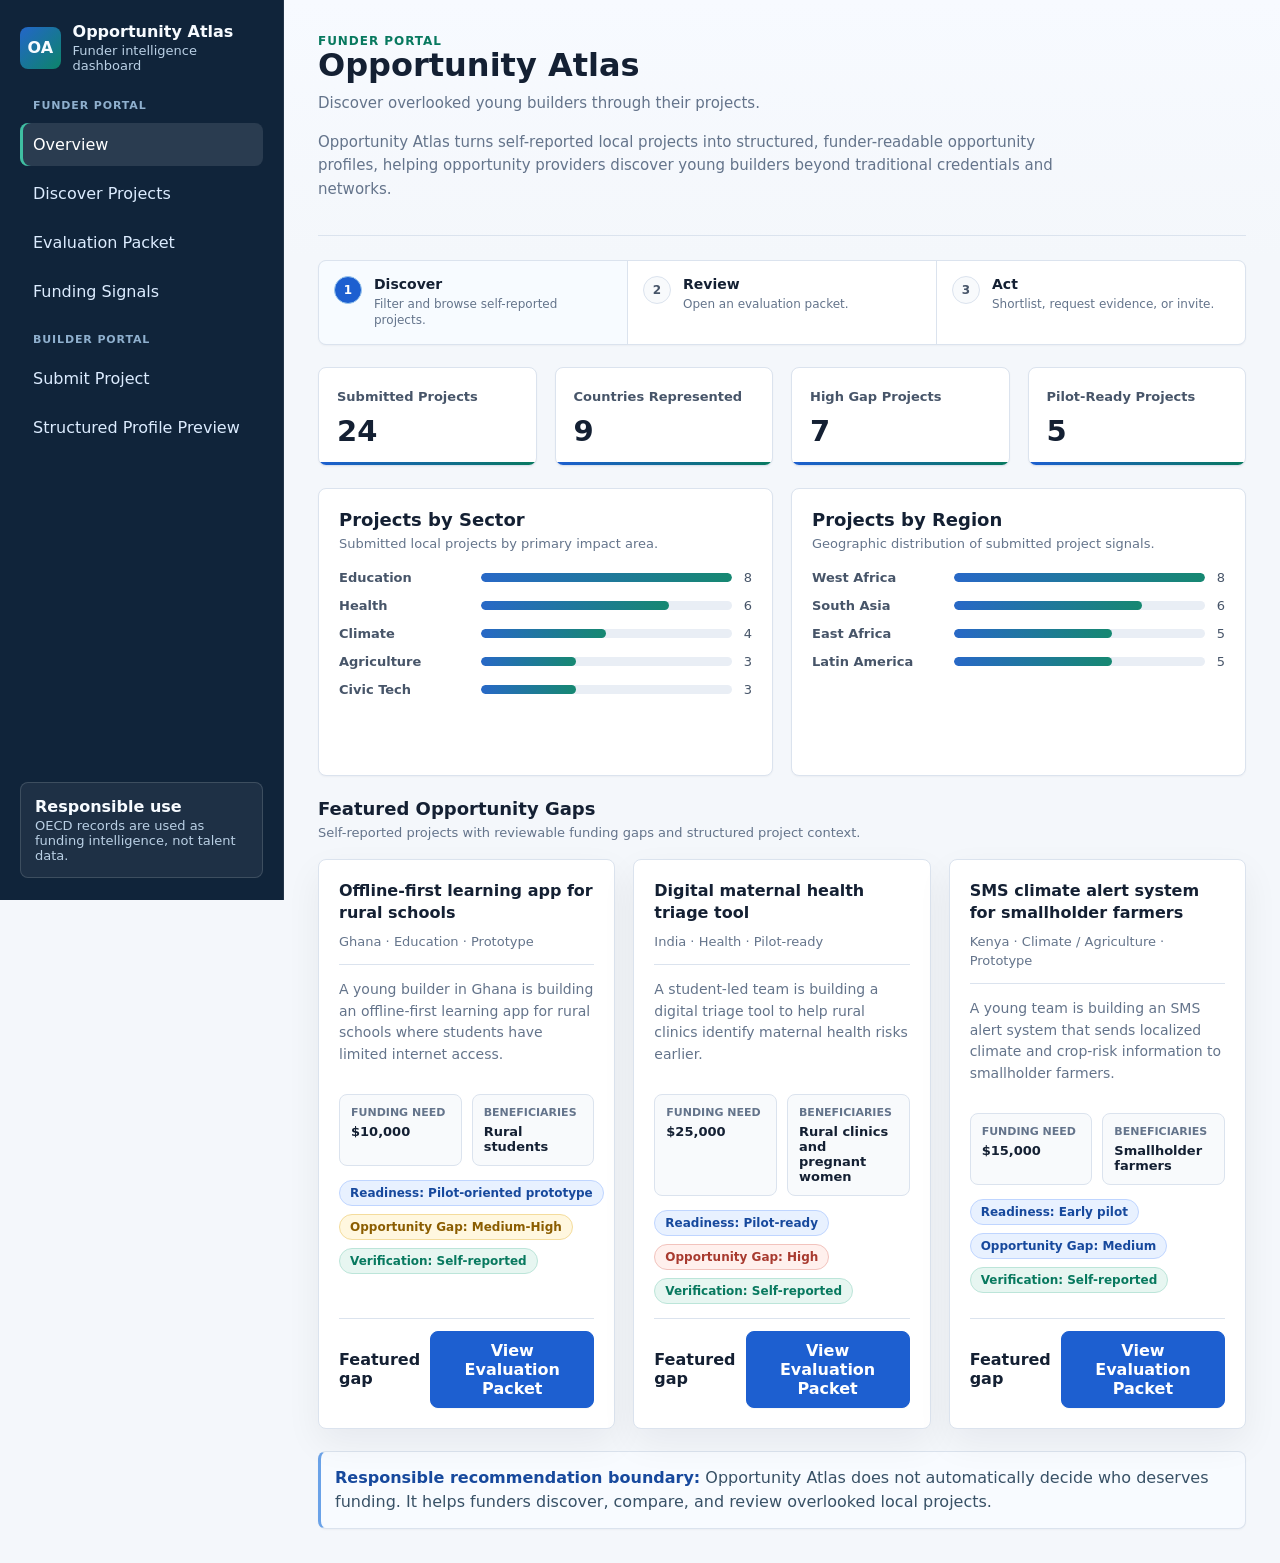
==== index.html @ 59f70bfb "Restructure Opportunity Atlas portals" ====
<!doctype html>
<html lang="en">
  <head>
    <meta charset="UTF-8" />
    <meta name="viewport" content="width=device-width, initial-scale=1.0" />
    <title>Opportunity Atlas</title>
    <link rel="stylesheet" href="./styles.css" />
  </head>
  <body>
    <aside class="sidebar">
      <div class="brand">
        <div class="brand-mark">OA</div>
        <div>
          <strong>Opportunity Atlas</strong>
          <span>Funder intelligence dashboard</span>
        </div>
      </div>
      <nav aria-label="Primary">
        <div class="nav-group">
          <span>Funder Portal</span>
          <button class="nav-link active" data-page="overview">Overview</button>
          <button class="nav-link" data-page="discovery">Discover Projects</button>
          <button class="nav-link" data-page="detail">Evaluation Packet</button>
          <button class="nav-link" data-page="signals">Funding Signals</button>
        </div>
        <div class="nav-group">
          <span>Builder Portal</span>
          <button class="nav-link" data-page="submit">Submit Project</button>
          <button class="nav-link" data-page="builder-preview">Structured Profile Preview</button>
        </div>
      </nav>
      <div class="sidebar-note">
        <strong>Responsible use</strong>
        <p>OECD records are used as funding intelligence, not talent data.</p>
      </div>
    </aside>

    <main class="app-shell">
      <section id="overview" class="page active" aria-labelledby="overview-title"></section>
      <section id="discovery" class="page" aria-labelledby="discovery-title"></section>
      <section id="detail" class="page" aria-labelledby="detail-title"></section>
      <section id="signals" class="page" aria-labelledby="signals-title"></section>
      <section id="submit" class="page" aria-labelledby="submit-title"></section>
      <section id="builder-preview" class="page" aria-labelledby="builder-preview-title"></section>
    </main>

    <script src="./data/oecd-data.js"></script>
    <script src="./app.js"></script>
  </body>
</html>
---- styles.css ----
:root {
  color-scheme: light;
  --bg: #f4f7fb;
  --panel: #ffffff;
  --panel-soft: #f8fafc;
  --ink: #142033;
  --muted: #64748b;
  --muted-strong: #475569;
  --line: #dbe3ee;
  --line-strong: #cbd5e1;
  --blue: #1d5fd0;
  --blue-dark: #17499d;
  --green: #08795f;
  --green-soft: #e7f6f1;
  --blue-soft: #e8f1ff;
  --amber-soft: #fff7df;
  --amber: #8b5d00;
  --red-soft: #fff0ed;
  --red: #a83a2f;
  --shadow: 0 14px 36px rgba(15, 23, 42, 0.06);
  --shadow-soft: 0 1px 2px rgba(15, 23, 42, 0.04);
  --radius: 8px;
  font-family:
    Inter, ui-sans-serif, system-ui, -apple-system, BlinkMacSystemFont, "Segoe UI",
    sans-serif;
}

* {
  box-sizing: border-box;
}

body {
  margin: 0;
  min-height: 100vh;
  color: var(--ink);
  background:
    linear-gradient(180deg, #f7faff 0, #f4f7fb 260px),
    var(--bg);
}

button,
input,
select,
textarea {
  font: inherit;
}

.sidebar {
  position: fixed;
  inset: 0 auto 0 0;
  width: 284px;
  display: flex;
  flex-direction: column;
  gap: 26px;
  padding: 22px 20px;
  background: #10243a;
  color: #f7fbff;
  border-right: 1px solid rgba(255, 255, 255, 0.08);
}

.brand {
  display: flex;
  gap: 12px;
  align-items: center;
  min-height: 44px;
}

.brand-mark {
  width: 42px;
  height: 42px;
  display: grid;
  place-items: center;
  border-radius: 8px;
  background: linear-gradient(135deg, #2366c9, #0d846a);
  font-weight: 800;
}

.brand span,
.sidebar-note p {
  display: block;
  margin: 2px 0 0;
  color: #bad0e5;
  font-size: 13px;
}

nav {
  display: grid;
  gap: 20px;
}

.nav-group {
  display: grid;
  gap: 6px;
}

.nav-group > span {
  padding: 0 13px 5px;
  color: #8fb0ce;
  font-size: 11px;
  font-weight: 900;
  letter-spacing: 0.08em;
  text-transform: uppercase;
}

.nav-link {
  width: 100%;
  border: 0;
  border-radius: 8px;
  padding: 12px 13px;
  color: #dcecff;
  background: transparent;
  text-align: left;
  cursor: pointer;
}

.nav-link:hover,
.nav-link.active {
  color: #ffffff;
  background: rgba(255, 255, 255, 0.11);
  box-shadow: inset 3px 0 0 #3fbfa2;
}

.sidebar-note {
  margin-top: auto;
  padding: 14px;
  border: 1px solid rgba(255, 255, 255, 0.14);
  border-radius: 8px;
  background: rgba(255, 255, 255, 0.06);
}

.app-shell {
  margin-left: 284px;
  padding: 34px;
}

.page {
  display: none;
  max-width: 1320px;
  margin: 0 auto;
}

.page.active {
  display: block;
}

.page-header {
  display: flex;
  justify-content: space-between;
  gap: 24px;
  align-items: flex-start;
  margin-bottom: 24px;
  padding-bottom: 18px;
  border-bottom: 1px solid var(--line);
}

.eyebrow {
  color: var(--green);
  font-size: 12px;
  font-weight: 800;
  letter-spacing: 0.08em;
  text-transform: uppercase;
}

h1,
h2,
h3,
p {
  margin-top: 0;
}

h1 {
  margin-bottom: 8px;
  font-size: 32px;
  line-height: 1.12;
  letter-spacing: 0;
}

h2 {
  margin-bottom: 4px;
  font-size: 18px;
  letter-spacing: 0;
}

h3 {
  margin-bottom: 10px;
  font-size: 16px;
}

.lead {
  max-width: 780px;
  color: var(--muted);
  font-size: 15px;
  line-height: 1.58;
}

.section {
  margin-top: 22px;
}

.grid {
  display: grid;
  gap: 18px;
}

.grid.four {
  grid-template-columns: repeat(4, minmax(0, 1fr));
}

.grid.three {
  grid-template-columns: repeat(3, minmax(0, 1fr));
}

.grid.two {
  grid-template-columns: repeat(2, minmax(0, 1fr));
}

.card,
.kpi,
.filter-panel,
.note-panel {
  border: 1px solid var(--line);
  border-radius: var(--radius);
  background: var(--panel);
  box-shadow: var(--shadow-soft);
}

.card {
  padding: 20px;
}

.card:hover,
.kpi:hover {
  border-color: var(--line-strong);
}

.kpi {
  position: relative;
  overflow: hidden;
  padding: 18px 18px 17px;
}

.kpi span {
  color: var(--muted-strong);
  font-size: 13px;
  font-weight: 800;
}

.kpi strong {
  display: block;
  margin-top: 9px;
  font-size: 29px;
  letter-spacing: 0;
}

.kpi::after {
  content: "";
  position: absolute;
  inset: auto 0 0;
  height: 3px;
  background: linear-gradient(90deg, var(--blue), var(--green));
}

.chart-card {
  min-height: 288px;
}

.workflow {
  display: grid;
  grid-template-columns: repeat(3, minmax(0, 1fr));
  gap: 1px;
  overflow: hidden;
  margin-bottom: 22px;
  border: 1px solid var(--line);
  border-radius: 8px;
  background: var(--line);
  box-shadow: var(--shadow-soft);
}

.workflow article {
  display: flex;
  gap: 12px;
  align-items: flex-start;
  padding: 15px;
  background: #ffffff;
}

.workflow article.active {
  background: #f7fbff;
}

.workflow span {
  width: 28px;
  height: 28px;
  display: grid;
  flex: 0 0 auto;
  place-items: center;
  border: 1px solid var(--line);
  border-radius: 999px;
  color: var(--muted-strong);
  background: #f8fafc;
  font-size: 12px;
  font-weight: 900;
}

.workflow article.active span {
  border-color: #9bc7ee;
  color: #ffffff;
  background: var(--blue);
}

.workflow strong {
  display: block;
  font-size: 14px;
}

.workflow p {
  margin: 4px 0 0;
  color: var(--muted);
  font-size: 12px;
  line-height: 1.4;
}

.section-header {
  display: flex;
  justify-content: space-between;
  gap: 16px;
  align-items: flex-start;
  margin-bottom: 16px;
}

.section-header p {
  margin: 5px 0 0;
  color: var(--muted);
  font-size: 13px;
  line-height: 1.45;
}

.bar-list {
  display: grid;
  gap: 13px;
}

.bar-row {
  display: grid;
  grid-template-columns: minmax(130px, 1fr) 3fr auto;
  gap: 12px;
  align-items: center;
  color: var(--muted-strong);
  font-size: 13px;
}

.bar-track {
  height: 9px;
  overflow: hidden;
  border-radius: 999px;
  background: #e9eef5;
}

.bar-fill {
  height: 100%;
  width: var(--value);
  border-radius: inherit;
  background: linear-gradient(90deg, #2868c7, #168871);
}

.badge-row {
  display: flex;
  flex-wrap: wrap;
  gap: 8px;
  align-items: center;
}

.badge {
  display: inline-flex;
  align-items: center;
  min-height: 26px;
  border-radius: 999px;
  padding: 4px 10px;
  border: 1px solid transparent;
  color: #264052;
  background: #eef3f8;
  font-size: 12px;
  font-weight: 800;
  white-space: nowrap;
}

.badge.green {
  color: var(--green);
  background: var(--green-soft);
  border-color: #bce5d9;
}

.badge.blue {
  color: var(--blue-dark);
  background: var(--blue-soft);
  border-color: #bfd5ff;
}

.badge.amber {
  color: var(--amber);
  background: var(--amber-soft);
  border-color: #f4dc9c;
}

.badge.red {
  color: var(--red);
  background: var(--red-soft);
  border-color: #f2c3bd;
}

.project-card {
  display: flex;
  min-height: 356px;
  flex-direction: column;
  gap: 14px;
  box-shadow: var(--shadow);
}

.project-card-head {
  padding-bottom: 12px;
  border-bottom: 1px solid var(--line);
}

.project-card h3 {
  line-height: 1.35;
}

.project-card p {
  color: var(--muted);
  font-size: 14px;
  line-height: 1.55;
}

.meta {
  color: var(--muted);
  font-size: 13px;
  line-height: 1.45;
}

.project-facts {
  display: grid;
  grid-template-columns: repeat(2, minmax(0, 1fr));
  gap: 10px;
  margin: 0;
}

.project-facts div {
  padding: 11px;
  border: 1px solid var(--line);
  border-radius: 8px;
  background: var(--panel-soft);
}

.project-facts dt {
  color: var(--muted);
  font-size: 11px;
  font-weight: 800;
  text-transform: uppercase;
}

.project-facts dd {
  margin: 5px 0 0;
  color: var(--ink);
  font-size: 13px;
  font-weight: 800;
}

.card-footer {
  display: flex;
  gap: 10px;
  align-items: center;
  justify-content: space-between;
  margin-top: auto;
  padding-top: 12px;
  border-top: 1px solid var(--line);
}

.money {
  color: var(--ink);
  font-weight: 800;
}

.btn {
  border: 1px solid var(--line);
  border-radius: 8px;
  min-height: 39px;
  padding: 9px 13px;
  color: var(--ink);
  background: #ffffff;
  font-weight: 800;
  cursor: pointer;
  box-shadow: 0 1px 1px rgba(15, 23, 42, 0.03);
}

.btn:hover {
  border-color: #b5c6d9;
  background: #f8fbff;
}

.btn.primary {
  border-color: var(--blue);
  color: #ffffff;
  background: var(--blue);
}

.btn.primary:hover {
  background: var(--blue-dark);
}

.filter-panel {
  display: grid;
  grid-template-columns: repeat(6, minmax(130px, 1fr));
  gap: 12px;
  padding: 16px;
  box-shadow: var(--shadow);
}

label {
  display: grid;
  gap: 6px;
  color: var(--muted);
  font-size: 12px;
  font-weight: 800;
}

select,
input,
textarea {
  width: 100%;
  border: 1px solid var(--line);
  border-radius: 8px;
  padding: 10px 11px;
  color: var(--ink);
  background: #ffffff;
  font-weight: 650;
}

select:focus,
input:focus,
textarea:focus {
  outline: 3px solid rgba(29, 95, 208, 0.13);
  border-color: #8fb4ef;
}

textarea {
  min-height: 112px;
  resize: vertical;
}

.detail-layout {
  display: grid;
  grid-template-columns: 1.05fr 0.95fr;
  gap: 18px;
}

.packet-strip {
  display: grid;
  grid-template-columns: repeat(4, minmax(0, 1fr));
  gap: 1px;
  overflow: hidden;
  border: 1px solid var(--line);
  border-radius: 8px;
  background: var(--line);
  box-shadow: var(--shadow);
}

.packet-strip article {
  padding: 16px;
  background: #ffffff;
}

.packet-strip span {
  display: block;
  color: var(--muted);
  font-size: 12px;
  font-weight: 800;
  text-transform: uppercase;
}

.packet-strip strong {
  display: block;
  margin-top: 7px;
  font-size: 15px;
}

.act-panel {
  display: grid;
  grid-template-columns: minmax(0, 1fr) auto;
  gap: 22px;
  align-items: start;
  padding: 20px;
  border: 1px solid var(--line);
  border-radius: 8px;
  background: #ffffff;
  box-shadow: var(--shadow);
}

.act-actions {
  display: flex;
  flex-wrap: wrap;
  gap: 10px;
  justify-content: flex-end;
}

.profile-grid {
  display: grid;
  grid-template-columns: repeat(2, minmax(0, 1fr));
  gap: 12px;
}

.field {
  padding: 12px;
  border: 1px solid #edf2f7;
  border-radius: 8px;
  background: var(--panel-soft);
}

.field span {
  display: block;
  color: var(--muted);
  font-size: 12px;
  font-weight: 800;
}

.field strong {
  display: block;
  margin-top: 5px;
}

.split-list {
  display: grid;
  grid-template-columns: repeat(2, minmax(0, 1fr));
  gap: 14px;
}

ul,
ol {
  margin: 0;
  padding-left: 20px;
  color: var(--muted-strong);
  line-height: 1.65;
}

.table-wrap {
  overflow-x: auto;
  border: 1px solid var(--line);
  border-radius: 8px;
  box-shadow: inset 0 1px 0 rgba(255, 255, 255, 0.7);
}

table {
  width: 100%;
  border-collapse: collapse;
  min-width: 760px;
  background: #ffffff;
}

th,
td {
  padding: 13px 14px;
  border-bottom: 1px solid var(--line);
  text-align: left;
  vertical-align: top;
}

th {
  color: #41546a;
  background: #f4f7fb;
  font-size: 12px;
  letter-spacing: 0.03em;
  text-transform: uppercase;
}

td {
  color: #273449;
  font-size: 13px;
  line-height: 1.45;
}

tbody tr:hover td {
  background: #fbfdff;
}

tr:last-child td {
  border-bottom: 0;
}

.note-panel {
  padding: 14px;
  color: #385166;
  background: #f8fbff;
  border-left: 3px solid #6aa2e8;
  line-height: 1.5;
}

.note-panel strong {
  color: var(--blue-dark);
}

.form-grid {
  display: grid;
  grid-template-columns: repeat(2, minmax(0, 1fr));
  gap: 14px;
}

.builder-shell {
  max-width: 880px;
}

.builder-shell .card {
  box-shadow: var(--shadow);
}

.form-grid .wide {
  grid-column: 1 / -1;
}

.preview {
  display: none;
}

.preview.active {
  display: block;
}

.empty {
  padding: 28px;
  border: 1px dashed #b9c8d8;
  border-radius: 8px;
  color: var(--muted);
  background: #fbfdff;
  text-align: center;
}

@media (max-width: 1080px) {
  .sidebar {
    position: static;
    width: auto;
  }

  .app-shell {
    margin-left: 0;
    padding: 22px;
  }

  nav {
    grid-template-columns: repeat(2, minmax(0, 1fr));
    align-items: start;
  }

  .grid.four,
  .grid.three,
  .detail-layout,
  .filter-panel,
  .packet-strip,
  .workflow,
  .act-panel {
    grid-template-columns: repeat(2, minmax(0, 1fr));
  }
}

@media (max-width: 720px) {
  .page-header {
    display: block;
  }

  nav,
  .grid.four,
  .grid.three,
  .grid.two,
  .detail-layout,
  .filter-panel,
  .packet-strip,
  .workflow,
  .act-panel,
  .profile-grid,
  .split-list,
  .form-grid,
  .project-facts {
    grid-template-columns: 1fr;
  }

  .act-actions {
    justify-content: flex-start;
  }

  h1 {
    font-size: 28px;
  }

  .bar-row {
    grid-template-columns: 1fr;
    gap: 6px;
  }
}
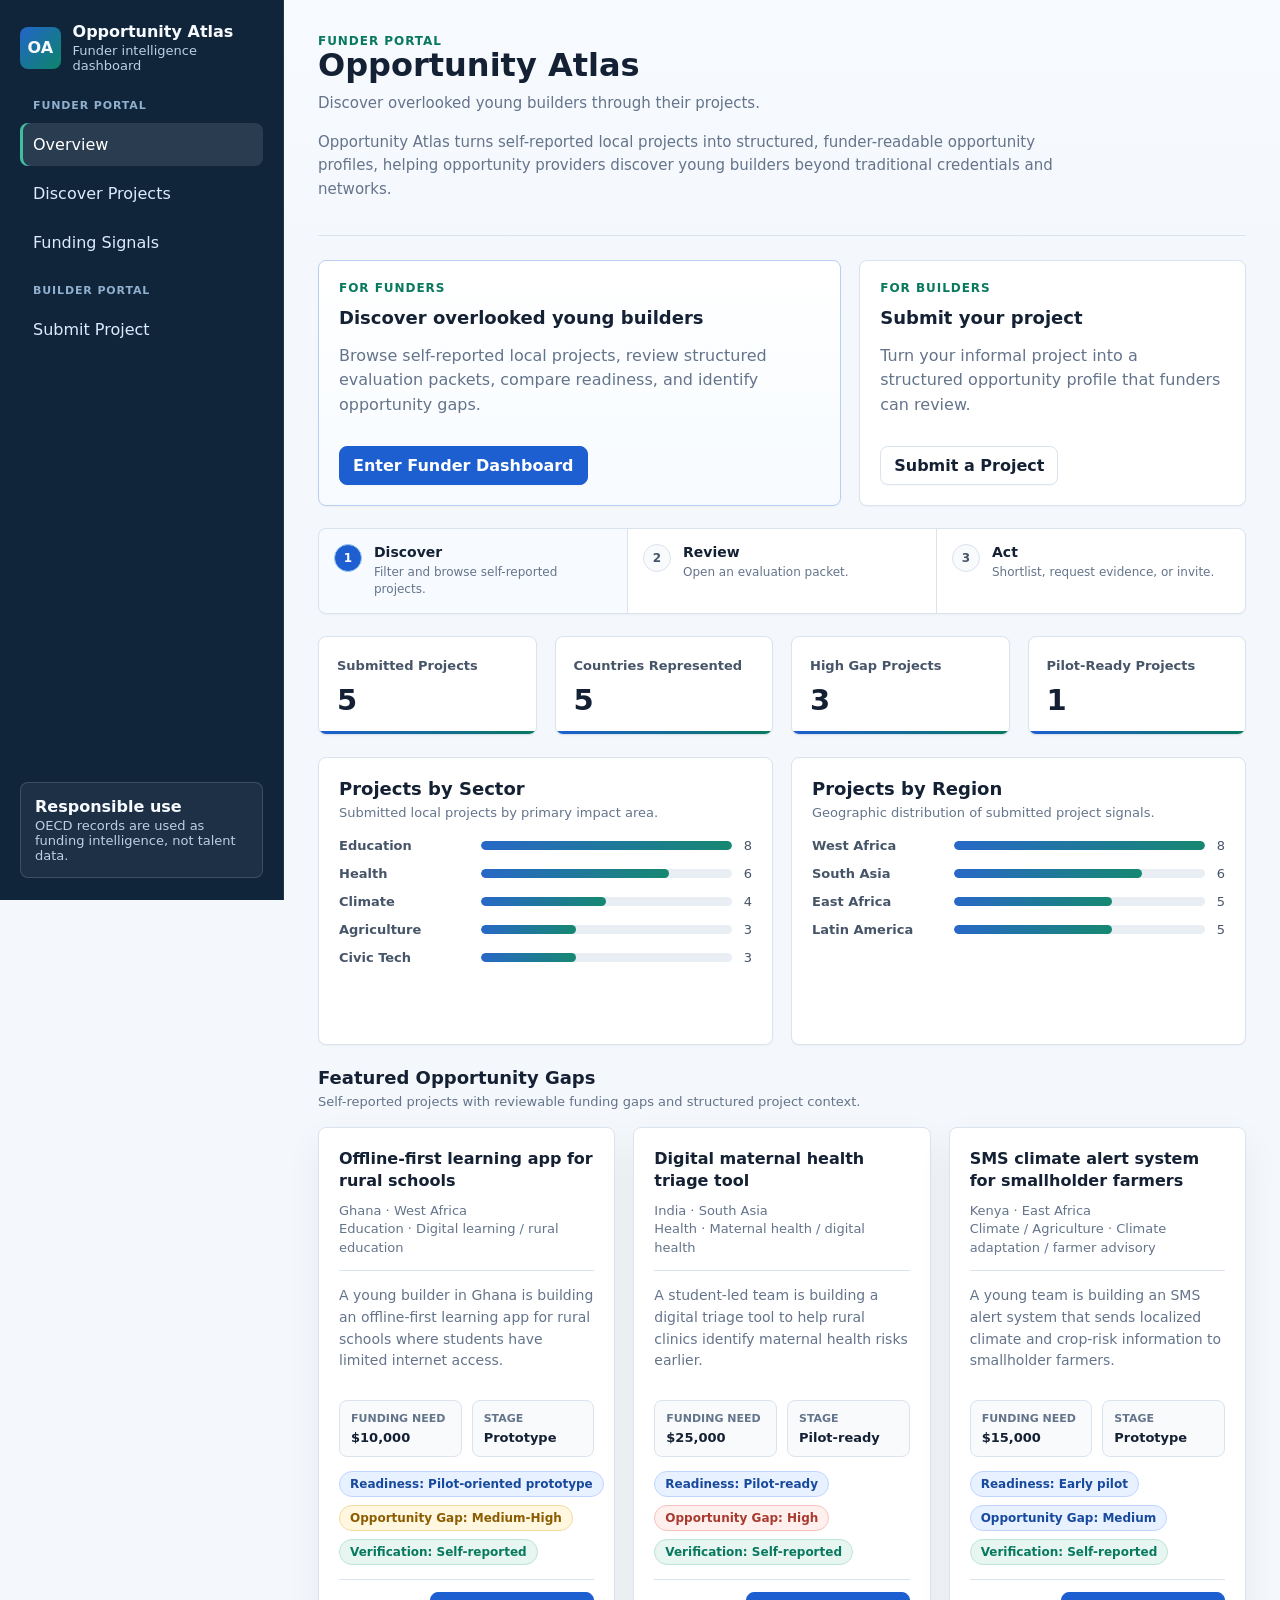
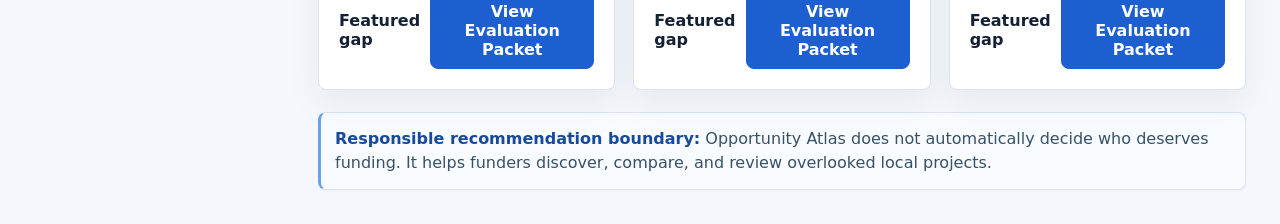
==== commit dbd67a6c: "Improve funder and builder workflows" ====
--- a/index.html
+++ b/index.html
@@ -20,13 +20,11 @@
           <span>Funder Portal</span>
           <button class="nav-link active" data-page="overview">Overview</button>
           <button class="nav-link" data-page="discovery">Discover Projects</button>
-          <button class="nav-link" data-page="detail">Evaluation Packet</button>
           <button class="nav-link" data-page="signals">Funding Signals</button>
         </div>
         <div class="nav-group">
           <span>Builder Portal</span>
           <button class="nav-link" data-page="submit">Submit Project</button>
-          <button class="nav-link" data-page="builder-preview">Structured Profile Preview</button>
         </div>
       </nav>
       <div class="sidebar-note">
@@ -41,7 +39,6 @@
       <section id="detail" class="page" aria-labelledby="detail-title"></section>
       <section id="signals" class="page" aria-labelledby="signals-title"></section>
       <section id="submit" class="page" aria-labelledby="submit-title"></section>
-      <section id="builder-preview" class="page" aria-labelledby="builder-preview-title"></section>
     </main>
 
     <script src="./data/oecd-data.js"></script>
--- a/styles.css
+++ b/styles.css
@@ -214,6 +214,45 @@
   grid-template-columns: repeat(2, minmax(0, 1fr));
 }
 
+.portal-cards {
+  display: grid;
+  grid-template-columns: 1.15fr 0.85fr;
+  gap: 18px;
+  margin-bottom: 22px;
+}
+
+.portal-card {
+  display: grid;
+  gap: 12px;
+  align-content: start;
+  min-height: 210px;
+  box-shadow: var(--shadow);
+}
+
+.portal-card.primary {
+  border-color: #b9cef0;
+  background: linear-gradient(180deg, #ffffff 0, #f7fbff 100%);
+}
+
+.portal-card > span {
+  color: var(--green);
+  font-size: 12px;
+  font-weight: 900;
+  letter-spacing: 0.08em;
+  text-transform: uppercase;
+}
+
+.portal-card p {
+  max-width: 620px;
+  color: var(--muted);
+  line-height: 1.55;
+}
+
+.portal-card .btn {
+  width: fit-content;
+  align-self: end;
+}
+
 .card,
 .kpi,
 .filter-panel,
@@ -333,6 +372,18 @@
   color: var(--muted);
   font-size: 13px;
   line-height: 1.45;
+}
+
+.toast {
+  margin: -6px 0 18px;
+  padding: 13px 15px;
+  border: 1px solid #bce5d9;
+  border-left: 4px solid var(--green);
+  border-radius: 8px;
+  color: #175f4e;
+  background: #f0fbf7;
+  font-weight: 800;
+  box-shadow: var(--shadow-soft);
 }
 
 .bar-list {
@@ -703,11 +754,19 @@
   gap: 14px;
 }
 
-.builder-shell {
-  max-width: 880px;
-}
-
-.builder-shell .card {
+.builder-shell,
+.builder-submit-grid {
+  max-width: 1040px;
+}
+
+.builder-submit-grid {
+  display: grid;
+  grid-template-columns: minmax(0, 1fr);
+  gap: 18px;
+}
+
+.builder-shell .card,
+.builder-submit-grid .card {
   box-shadow: var(--shadow);
 }
 
@@ -750,6 +809,7 @@
 
   .grid.four,
   .grid.three,
+  .portal-cards,
   .detail-layout,
   .filter-panel,
   .packet-strip,
@@ -768,6 +828,7 @@
   .grid.four,
   .grid.three,
   .grid.two,
+  .portal-cards,
   .detail-layout,
   .filter-panel,
   .packet-strip,
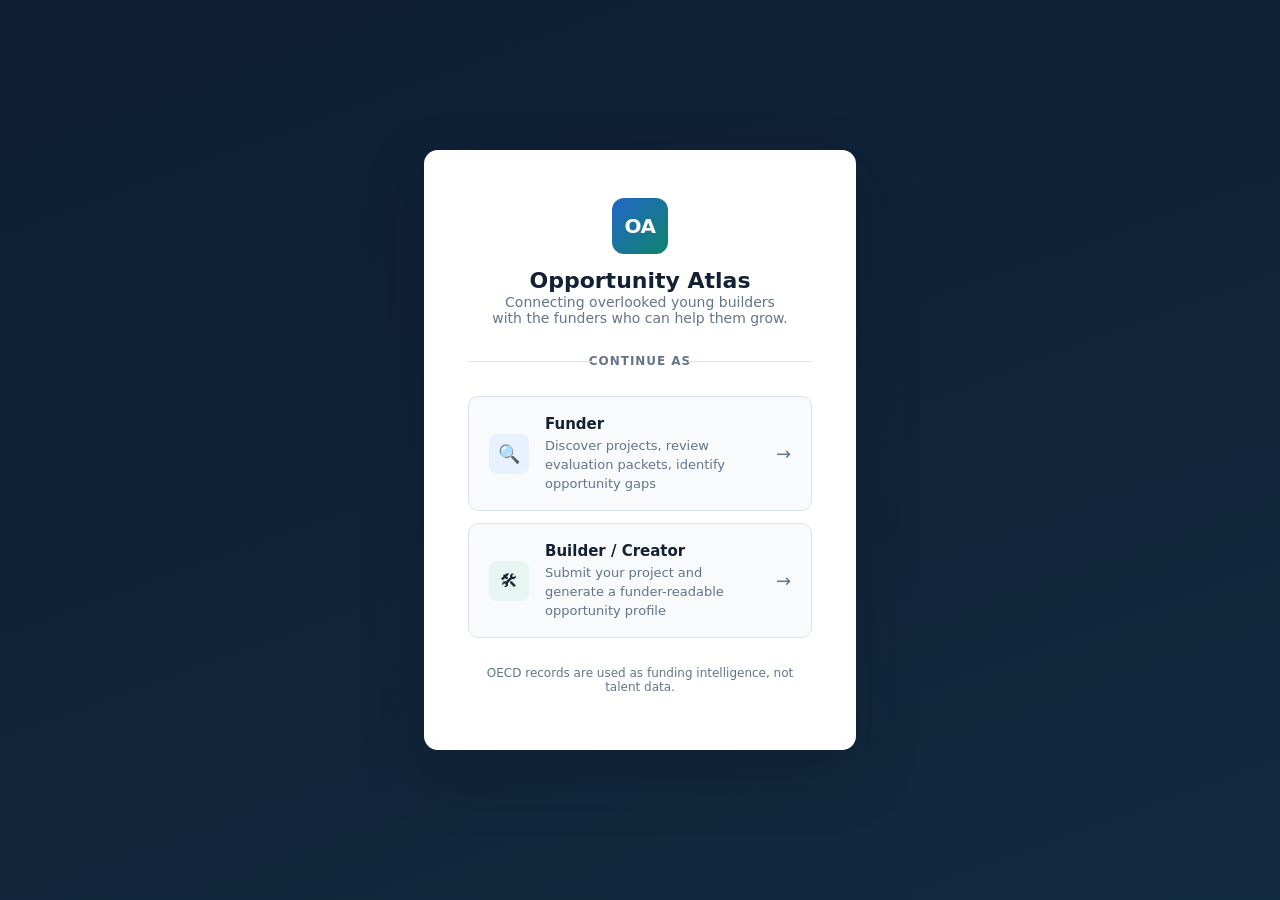
==== commit 5704f533: "Finish fake login page" ====
--- a/index.html
+++ b/index.html
@@ -3,45 +3,204 @@
   <head>
     <meta charset="UTF-8" />
     <meta name="viewport" content="width=device-width, initial-scale=1.0" />
-    <title>Opportunity Atlas</title>
+    <title>Opportunity Atlas — Sign In</title>
     <link rel="stylesheet" href="./styles.css" />
+    <style>
+      body {
+        display: flex;
+        align-items: center;
+        justify-content: center;
+        min-height: 100vh;
+        background: linear-gradient(160deg, #0e1f34 0%, #10243a 60%, #112b40 100%);
+      }
+
+      .login-wrap {
+        width: 100%;
+        max-width: 480px;
+        padding: 24px;
+      }
+
+      .login-card {
+        background: var(--panel);
+        border-radius: 14px;
+        box-shadow: 0 24px 60px rgba(10, 20, 40, 0.28);
+        padding: 48px 44px 44px;
+        display: flex;
+        flex-direction: column;
+        gap: 28px;
+      }
+
+      .login-brand {
+        display: flex;
+        flex-direction: column;
+        align-items: center;
+        gap: 14px;
+        text-align: center;
+      }
+
+      .login-brand-mark {
+        width: 56px;
+        height: 56px;
+        border-radius: 12px;
+        background: linear-gradient(135deg, #2366c9, #0d846a);
+        display: grid;
+        place-items: center;
+        font-size: 20px;
+        font-weight: 800;
+        color: #fff;
+        letter-spacing: -0.5px;
+      }
+
+      .login-brand h1 {
+        margin: 0;
+        font-size: 22px;
+        font-weight: 700;
+        color: var(--ink);
+        line-height: 1.2;
+      }
+
+      .login-brand p {
+        margin: 0;
+        font-size: 14px;
+        color: var(--muted);
+        max-width: 300px;
+      }
+
+      .login-divider {
+        text-align: center;
+        font-size: 12px;
+        font-weight: 600;
+        color: var(--muted);
+        letter-spacing: 0.08em;
+        text-transform: uppercase;
+        position: relative;
+      }
+
+      .login-divider::before,
+      .login-divider::after {
+        content: "";
+        position: absolute;
+        top: 50%;
+        width: calc(50% - 48px);
+        height: 1px;
+        background: var(--line);
+      }
+
+      .login-divider::before { left: 0; }
+      .login-divider::after { right: 0; }
+
+      .portal-options {
+        display: flex;
+        flex-direction: column;
+        gap: 12px;
+      }
+
+      .portal-btn {
+        display: flex;
+        align-items: center;
+        gap: 16px;
+        padding: 18px 20px;
+        border-radius: 10px;
+        border: 1.5px solid var(--line);
+        background: var(--panel-soft);
+        cursor: pointer;
+        text-align: left;
+        text-decoration: none;
+        transition: border-color 0.15s, box-shadow 0.15s, background 0.15s;
+        color: var(--ink);
+      }
+
+      .portal-btn:hover {
+        border-color: var(--blue);
+        box-shadow: 0 0 0 3px var(--blue-soft);
+        background: var(--panel);
+      }
+
+      .portal-btn.creator:hover {
+        border-color: var(--green);
+        box-shadow: 0 0 0 3px var(--green-soft);
+      }
+
+      .portal-icon {
+        width: 40px;
+        height: 40px;
+        border-radius: 8px;
+        display: grid;
+        place-items: center;
+        font-size: 18px;
+        flex-shrink: 0;
+      }
+
+      .portal-btn .portal-icon { background: var(--blue-soft); }
+      .portal-btn.creator .portal-icon { background: var(--green-soft); }
+
+      .portal-btn-text strong {
+        display: block;
+        font-size: 15px;
+        font-weight: 600;
+        margin-bottom: 2px;
+      }
+
+      .portal-btn-text span {
+        font-size: 13px;
+        color: var(--muted);
+      }
+
+      .portal-arrow {
+        margin-left: auto;
+        color: var(--muted);
+        font-size: 18px;
+        transition: transform 0.15s;
+      }
+
+      .portal-btn:hover .portal-arrow {
+        transform: translateX(3px);
+      }
+
+      .login-footer {
+        text-align: center;
+        font-size: 12px;
+        color: var(--muted);
+      }
+    </style>
   </head>
   <body>
-    <aside class="sidebar">
-      <div class="brand">
-        <div class="brand-mark">OA</div>
-        <div>
-          <strong>Opportunity Atlas</strong>
-          <span>Funder intelligence dashboard</span>
+    <div class="login-wrap">
+      <div class="login-card">
+        <div class="login-brand">
+          <div class="login-brand-mark">OA</div>
+          <div>
+            <h1>Opportunity Atlas</h1>
+            <p>Connecting overlooked young builders with the funders who can help them grow.</p>
+          </div>
         </div>
+
+        <div class="login-divider">Continue as</div>
+
+        <div class="portal-options">
+          <a href="./funder/" class="portal-btn">
+            <div class="portal-icon">🔍</div>
+            <div class="portal-btn-text">
+              <strong>Funder</strong>
+              <span>Discover projects, review evaluation packets, identify opportunity gaps</span>
+            </div>
+            <span class="portal-arrow">→</span>
+          </a>
+
+          <a href="./creator/" class="portal-btn creator">
+            <div class="portal-icon">🛠</div>
+            <div class="portal-btn-text">
+              <strong>Builder / Creator</strong>
+              <span>Submit your project and generate a funder-readable opportunity profile</span>
+            </div>
+            <span class="portal-arrow">→</span>
+          </a>
+        </div>
+
+        <p class="login-footer">
+          OECD records are used as funding intelligence, not talent data.
+        </p>
       </div>
-      <nav aria-label="Primary">
-        <div class="nav-group">
-          <span>Funder Portal</span>
-          <button class="nav-link active" data-page="overview">Overview</button>
-          <button class="nav-link" data-page="discovery">Discover Projects</button>
-          <button class="nav-link" data-page="signals">Funding Signals</button>
-        </div>
-        <div class="nav-group">
-          <span>Builder Portal</span>
-          <button class="nav-link" data-page="submit">Submit Project</button>
-        </div>
-      </nav>
-      <div class="sidebar-note">
-        <strong>Responsible use</strong>
-        <p>OECD records are used as funding intelligence, not talent data.</p>
-      </div>
-    </aside>
-
-    <main class="app-shell">
-      <section id="overview" class="page active" aria-labelledby="overview-title"></section>
-      <section id="discovery" class="page" aria-labelledby="discovery-title"></section>
-      <section id="detail" class="page" aria-labelledby="detail-title"></section>
-      <section id="signals" class="page" aria-labelledby="signals-title"></section>
-      <section id="submit" class="page" aria-labelledby="submit-title"></section>
-    </main>
-
-    <script src="./data/oecd-data.js"></script>
-    <script src="./app.js"></script>
+    </div>
   </body>
 </html>
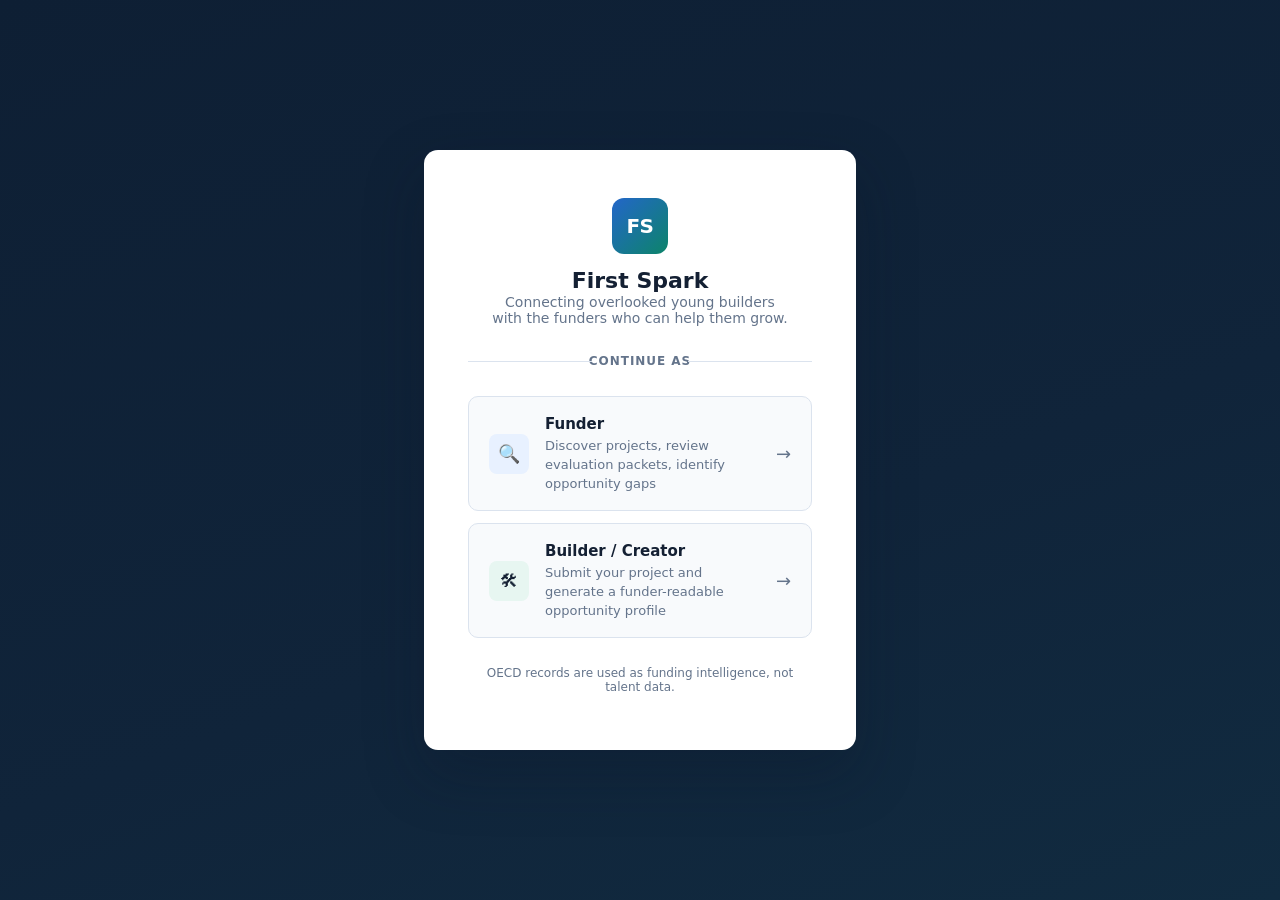
==== commit 49a078c7: "A lot of stuff" ====
--- a/index.html
+++ b/index.html
@@ -3,7 +3,7 @@
   <head>
     <meta charset="UTF-8" />
     <meta name="viewport" content="width=device-width, initial-scale=1.0" />
-    <title>Opportunity Atlas — Sign In</title>
+    <title>First Spark — Sign In</title>
     <link rel="stylesheet" href="./styles.css" />
     <style>
       body {
@@ -168,9 +168,9 @@
     <div class="login-wrap">
       <div class="login-card">
         <div class="login-brand">
-          <div class="login-brand-mark">OA</div>
+          <div class="login-brand-mark">FS</div>
           <div>
-            <h1>Opportunity Atlas</h1>
+            <h1>First Spark</h1>
             <p>Connecting overlooked young builders with the funders who can help them grow.</p>
           </div>
         </div>
@@ -178,7 +178,7 @@
         <div class="login-divider">Continue as</div>
 
         <div class="portal-options">
-          <a href="./funder/" class="portal-btn">
+          <a href="./funder/index.html" class="portal-btn">
             <div class="portal-icon">🔍</div>
             <div class="portal-btn-text">
               <strong>Funder</strong>
@@ -187,7 +187,7 @@
             <span class="portal-arrow">→</span>
           </a>
 
-          <a href="./creator/" class="portal-btn creator">
+          <a href="./creator/index.html" class="portal-btn creator">
             <div class="portal-icon">🛠</div>
             <div class="portal-btn-text">
               <strong>Builder / Creator</strong>
--- a/styles.css
+++ b/styles.css
@@ -75,6 +75,43 @@
   font-weight: 800;
 }
 
+.account-indicator {
+  display: flex;
+  align-items: center;
+  gap: 10px;
+  padding: 11px 13px;
+  border-radius: 8px;
+  background: rgba(255, 255, 255, 0.07);
+  border: 1px solid rgba(255, 255, 255, 0.12);
+}
+
+.account-avatar {
+  width: 32px;
+  height: 32px;
+  border-radius: 6px;
+  background: linear-gradient(135deg, #2366c9, #0d846a);
+  display: grid;
+  place-items: center;
+  font-size: 11px;
+  font-weight: 800;
+  color: #fff;
+  flex-shrink: 0;
+}
+
+.account-info strong {
+  display: block;
+  font-size: 13px;
+  font-weight: 700;
+  color: #f7fbff;
+}
+
+.account-info span {
+  display: block;
+  font-size: 11px;
+  color: #8fb0ce;
+  margin-top: 1px;
+}
+
 .brand span,
 .sidebar-note p {
   display: block;
@@ -128,9 +165,55 @@
   background: rgba(255, 255, 255, 0.06);
 }
 
+.reset-demo {
+  width: 100%;
+  margin-top: 12px;
+  border: 1px solid rgba(255, 255, 255, 0.18);
+  border-radius: 8px;
+  padding: 8px 10px;
+  color: #eaf5ff;
+  background: rgba(255, 255, 255, 0.08);
+  font-size: 12px;
+  font-weight: 800;
+  cursor: pointer;
+}
+
+.reset-demo:hover {
+  background: rgba(255, 255, 255, 0.14);
+}
+
 .app-shell {
+  position: relative;
   margin-left: 284px;
-  padding: 34px;
+  padding: 78px 34px 34px;
+}
+
+.top-tabs {
+  position: absolute;
+  top: 22px;
+  right: 34px;
+  display: flex;
+  gap: 8px;
+  align-items: center;
+}
+
+.top-tab {
+  border: 1px solid var(--line);
+  border-radius: 999px;
+  padding: 9px 14px;
+  color: var(--muted-strong);
+  background: #ffffff;
+  font-size: 13px;
+  font-weight: 900;
+  cursor: pointer;
+  box-shadow: var(--shadow-soft);
+}
+
+.top-tab:hover,
+.top-tab.active {
+  color: var(--blue-dark);
+  border-color: #b9cef0;
+  background: var(--blue-soft);
 }
 
 .page {
@@ -301,11 +384,17 @@
 
 .chart-card {
   min-height: 288px;
+  display: flex;
+  flex-direction: column;
+}
+
+.chart-card > .donut-wrap {
+  flex: 1;
 }
 
 .workflow {
   display: grid;
-  grid-template-columns: repeat(3, minmax(0, 1fr));
+  grid-template-columns: repeat(4, minmax(0, 1fr));
   gap: 1px;
   overflow: hidden;
   margin-bottom: 22px;
@@ -386,6 +475,73 @@
   box-shadow: var(--shadow-soft);
 }
 
+.rationale-box,
+.evidence-card {
+  border-color: var(--line-strong);
+}
+
+label small {
+  color: var(--muted);
+  font-size: 11px;
+  font-weight: 650;
+  line-height: 1.35;
+}
+
+.queue-grid {
+  display: grid;
+  grid-template-columns: repeat(2, minmax(0, 1fr));
+  gap: 18px;
+}
+
+.queue-group {
+  min-height: 260px;
+}
+
+.queue-list {
+  display: grid;
+  gap: 12px;
+  max-height: 460px;
+  overflow-y: auto;
+  padding-right: 4px;
+}
+
+.queue-card {
+  position: relative;
+  display: grid;
+  gap: 12px;
+  padding: 14px;
+  border: 1px solid var(--line);
+  border-radius: 8px;
+  background: var(--panel-soft);
+}
+
+.queue-card-remove {
+  position: absolute;
+  top: 10px;
+  right: 10px;
+  width: 22px;
+  height: 22px;
+  border: none;
+  border-radius: 4px;
+  background: transparent;
+  color: var(--muted);
+  font-size: 16px;
+  line-height: 1;
+  cursor: pointer;
+  display: grid;
+  place-items: center;
+  padding: 0;
+}
+
+.queue-card-remove:hover {
+  background: var(--red-soft);
+  color: var(--red);
+}
+
+.queue-card .btn {
+  width: fit-content;
+}
+
 .bar-list {
   display: grid;
   gap: 13px;
@@ -412,6 +568,155 @@
   width: var(--value);
   border-radius: inherit;
   background: linear-gradient(90deg, #2868c7, #168871);
+}
+
+/* Vertical bar chart */
+.vchart {
+  display: flex;
+  align-items: flex-end;
+  gap: 14px;
+  height: 200px;
+  padding-top: 28px;
+}
+
+.vchart-col {
+  flex: 1;
+  display: flex;
+  flex-direction: column;
+  align-items: center;
+  gap: 8px;
+  height: 100%;
+}
+
+.vchart-bar-wrap {
+  flex: 1;
+  width: 100%;
+  display: flex;
+  align-items: flex-end;
+}
+
+.vchart-bar {
+  width: 100%;
+  height: var(--h);
+  background: linear-gradient(180deg, #2868c7 0%, #168871 100%);
+  border-radius: 6px 6px 0 0;
+  min-height: 6px;
+  transition: opacity 0.15s;
+}
+
+.vchart-bar:hover {
+  opacity: 0.8;
+}
+
+.vchart-amt {
+  font-size: 13px;
+  font-weight: 700;
+  color: var(--ink);
+}
+
+.vchart-label {
+  font-size: 12px;
+  font-weight: 600;
+  color: var(--muted);
+}
+
+.vchart-delta {
+  font-size: 11px;
+  font-weight: 600;
+  padding: 2px 7px;
+  border-radius: 999px;
+}
+
+.vchart-up {
+  color: var(--green);
+  background: var(--green-soft);
+}
+
+.vchart-down {
+  color: var(--red);
+  background: var(--red-soft);
+}
+
+/* Line chart */
+.lchart-outer {
+  padding: 0 16px;
+}
+
+.lchart {
+  width: 100%;
+  height: auto;
+  display: block;
+  overflow: visible;
+}
+
+.lchart-dot {
+  fill: #2868c7;
+  stroke: var(--panel);
+  stroke-width: 2.5;
+}
+
+.lchart-amt {
+  font: 700 11px/1 system-ui, sans-serif;
+  fill: var(--ink);
+}
+
+.lchart-lbl {
+  font: 500 12px/1 system-ui, sans-serif;
+  fill: var(--muted);
+}
+
+/* Donut chart */
+.donut-wrap {
+  display: flex;
+  gap: 24px;
+  align-items: center;
+}
+
+.donut {
+  width: 160px;
+  height: 160px;
+  border-radius: 50%;
+  flex-shrink: 0;
+  -webkit-mask: radial-gradient(circle, transparent 52px, black 53px);
+  mask: radial-gradient(circle, transparent 52px, black 53px);
+}
+
+.donut-legend {
+  flex: 1;
+  display: flex;
+  flex-direction: column;
+  gap: 7px;
+  min-width: 0;
+}
+
+.donut-item {
+  display: flex;
+  align-items: center;
+  gap: 8px;
+  font-size: 13px;
+  min-width: 0;
+}
+
+.donut-dot {
+  width: 10px;
+  height: 10px;
+  border-radius: 2px;
+  flex-shrink: 0;
+}
+
+.donut-name {
+  flex: 1;
+  min-width: 0;
+  overflow: hidden;
+  text-overflow: ellipsis;
+  white-space: nowrap;
+  color: var(--muted-strong);
+}
+
+.donut-amt {
+  flex-shrink: 0;
+  font-size: 12px;
+  color: var(--muted);
 }
 
 .badge-row {
@@ -476,10 +781,71 @@
   line-height: 1.35;
 }
 
+.builder-link {
+  display: inline-grid;
+  gap: 2px;
+  margin-top: 10px;
+  border: 0;
+  padding: 0;
+  color: var(--blue-dark);
+  background: transparent;
+  text-align: left;
+  font-weight: 900;
+  cursor: pointer;
+}
+
+.builder-link:hover {
+  text-decoration: underline;
+}
+
+.builder-link span {
+  color: var(--muted);
+  font-size: 12px;
+  font-weight: 750;
+}
+
+.builder-link.inline {
+  margin: 0;
+  font-size: inherit;
+}
+
 .project-card p {
   color: var(--muted);
   font-size: 14px;
   line-height: 1.55;
+}
+
+.recommendation-card {
+  position: relative;
+}
+
+.metric-stack {
+  display: grid;
+  grid-template-columns: repeat(2, minmax(0, 1fr));
+  gap: 10px;
+}
+
+.metric-stack div {
+  padding: 12px;
+  border: 1px solid var(--line);
+  border-radius: 8px;
+  background: var(--panel-soft);
+}
+
+.metric-stack span,
+.metric-stack small {
+  display: block;
+  color: var(--muted);
+  font-size: 11px;
+  font-weight: 850;
+  line-height: 1.35;
+}
+
+.metric-stack strong {
+  display: block;
+  margin: 5px 0;
+  color: var(--ink);
+  font-size: 18px;
 }
 
 .meta {
@@ -678,10 +1044,136 @@
   margin-top: 5px;
 }
 
+.field.green {
+  border-color: #bce5d9;
+  background: var(--green-soft);
+}
+.field.green strong { color: var(--green); }
+
+.field.blue {
+  border-color: #bfd5ff;
+  background: var(--blue-soft);
+}
+.field.blue strong { color: var(--blue-dark); }
+
+.field.amber {
+  border-color: #f4dc9c;
+  background: var(--amber-soft);
+}
+.field.amber strong { color: var(--amber); }
+
+.field.red {
+  border-color: #f2c3bd;
+  background: var(--red-soft);
+}
+.field.red strong { color: var(--red); }
+
 .split-list {
   display: grid;
   grid-template-columns: repeat(2, minmax(0, 1fr));
   gap: 14px;
+}
+
+.readiness-summary {
+  display: grid;
+  grid-template-columns: repeat(4, minmax(0, 1fr));
+  gap: 10px;
+}
+
+.readiness-summary div {
+  padding: 14px;
+  border: 1px solid var(--line);
+  border-radius: 8px;
+  background: var(--panel-soft);
+}
+
+.readiness-summary span {
+  display: block;
+  color: var(--muted);
+  font-size: 11px;
+  font-weight: 900;
+  text-transform: uppercase;
+}
+
+.readiness-summary strong {
+  display: block;
+  margin-top: 6px;
+  font-size: 16px;
+}
+
+.readiness-grid {
+  display: grid;
+  grid-template-columns: repeat(2, minmax(0, 1fr));
+  gap: 14px;
+}
+
+.readiness-grid > div {
+  padding: 16px;
+  border: 1px solid var(--line);
+  border-radius: 8px;
+  background: #ffffff;
+}
+
+.chip-list {
+  display: flex;
+  flex-wrap: wrap;
+  gap: 8px;
+}
+
+.chip {
+  display: inline-flex;
+  align-items: center;
+  min-height: 28px;
+  border: 1px solid var(--line);
+  border-radius: 999px;
+  padding: 5px 10px;
+  color: var(--muted-strong);
+  background: var(--panel-soft);
+  font-size: 12px;
+  font-weight: 850;
+}
+
+.chip.green {
+  color: var(--green);
+  border-color: #bce5d9;
+  background: var(--green-soft);
+}
+
+.chip.amber {
+  color: var(--amber);
+  border-color: #f4dc9c;
+  background: var(--amber-soft);
+}
+
+.question-grid {
+  display: grid;
+  grid-template-columns: repeat(5, minmax(0, 1fr));
+  gap: 10px;
+}
+
+.question-grid span {
+  display: grid;
+  gap: 7px;
+  min-height: 96px;
+  padding: 12px;
+  border: 1px solid var(--line);
+  border-radius: 8px;
+  color: var(--muted-strong);
+  background: var(--panel-soft);
+  font-size: 13px;
+  font-weight: 800;
+  line-height: 1.35;
+}
+
+.question-grid b {
+  width: 26px;
+  height: 26px;
+  display: grid;
+  place-items: center;
+  border-radius: 999px;
+  color: #ffffff;
+  background: var(--blue);
+  font-size: 12px;
 }
 
 ul,
@@ -699,6 +1191,12 @@
   box-shadow: inset 0 1px 0 rgba(255, 255, 255, 0.7);
 }
 
+.funding-table-section {
+  margin-top: 30px;
+  padding-top: 22px;
+  border-top: 1px solid var(--line);
+}
+
 table {
   width: 100%;
   border-collapse: collapse;
@@ -759,6 +1257,17 @@
   max-width: 1040px;
 }
 
+.builder-dashboard {
+  max-width: 1180px;
+}
+
+.builder-panels {
+  display: grid;
+  grid-template-columns: minmax(0, 1.05fr) minmax(320px, 0.95fr);
+  gap: 18px;
+  align-items: start;
+}
+
 .builder-submit-grid {
   display: grid;
   grid-template-columns: minmax(0, 1fr);
@@ -772,6 +1281,284 @@
 
 .form-grid .wide {
   grid-column: 1 / -1;
+}
+
+.history-list,
+.notification-list {
+  display: grid;
+  gap: 12px;
+}
+
+.history-item {
+  display: grid;
+  gap: 13px;
+  padding: 15px;
+  border: 1px solid var(--line);
+  border-radius: 8px;
+  background: var(--panel-soft);
+}
+
+.history-item h3,
+.notification-item h3 {
+  margin-bottom: 5px;
+}
+
+.activity-stats {
+  display: grid;
+  grid-template-columns: repeat(4, minmax(0, 1fr));
+  gap: 10px;
+}
+
+.activity-stats div {
+  padding: 11px;
+  border: 1px solid var(--line);
+  border-radius: 8px;
+  background: #ffffff;
+}
+
+.activity-stats span {
+  display: block;
+  color: var(--muted);
+  font-size: 11px;
+  font-weight: 900;
+  text-transform: uppercase;
+}
+
+.activity-stats strong {
+  display: block;
+  margin-top: 5px;
+  font-size: 13px;
+  line-height: 1.35;
+}
+
+.action-row {
+  display: flex;
+  flex-wrap: wrap;
+  gap: 10px;
+}
+
+.edit-amount-btn {
+  border: none;
+  background: none;
+  padding: 0 4px;
+  font-size: 11px;
+  font-weight: 700;
+  color: var(--blue);
+  cursor: pointer;
+  vertical-align: middle;
+}
+
+.edit-amount-btn:hover {
+  text-decoration: underline;
+}
+
+/* Fund modal */
+.modal-overlay {
+  position: fixed;
+  inset: 0;
+  background: rgba(15, 23, 42, 0.45);
+  display: flex;
+  align-items: center;
+  justify-content: center;
+  z-index: 1000;
+}
+
+.modal-card {
+  background: var(--panel);
+  border-radius: 12px;
+  padding: 32px;
+  width: 100%;
+  max-width: 420px;
+  box-shadow: 0 24px 60px rgba(10, 20, 40, 0.22);
+  display: flex;
+  flex-direction: column;
+  gap: 16px;
+}
+
+.modal-card h2 {
+  margin: 0;
+  font-size: 20px;
+}
+
+.modal-card p {
+  margin: 0;
+  color: var(--muted);
+  font-size: 14px;
+  line-height: 1.5;
+}
+
+.modal-card label {
+  display: flex;
+  flex-direction: column;
+  gap: 6px;
+  font-size: 13px;
+  font-weight: 700;
+  color: var(--muted-strong);
+}
+
+.modal-card input {
+  border: 1px solid var(--line);
+  border-radius: 8px;
+  padding: 10px 12px;
+  font-size: 15px;
+  background: var(--panel-soft);
+  color: var(--ink);
+  outline: none;
+}
+
+.modal-card input:focus {
+  border-color: var(--blue);
+  box-shadow: 0 0 0 3px var(--blue-soft);
+}
+
+.modal-actions {
+  display: flex;
+  gap: 10px;
+  justify-content: flex-end;
+}
+
+a.btn {
+  display: inline-flex;
+  align-items: center;
+  justify-content: center;
+  text-decoration: none;
+}
+
+.notification-item {
+  display: grid;
+  grid-template-columns: auto minmax(0, 1fr);
+  gap: 12px;
+  padding: 14px;
+  border: 1px solid var(--line);
+  border-radius: 8px;
+  background: #ffffff;
+}
+
+.notification-dot {
+  width: 10px;
+  height: 10px;
+  margin-top: 8px;
+  border-radius: 999px;
+  background: linear-gradient(135deg, var(--blue), var(--green));
+}
+
+.notification-topline {
+  display: flex;
+  flex-wrap: wrap;
+  gap: 8px;
+  align-items: center;
+  margin-bottom: 8px;
+}
+
+.notification-item p {
+  margin: 0;
+  color: var(--muted);
+  font-size: 13px;
+  line-height: 1.5;
+}
+
+.messages-shell {
+  display: grid;
+  grid-template-columns: minmax(280px, 0.38fr) minmax(0, 1fr);
+  gap: 18px;
+  align-items: start;
+}
+
+.thread-list,
+.message-panel {
+  min-height: 520px;
+}
+
+.thread-item {
+  width: 100%;
+  display: grid;
+  gap: 5px;
+  margin-bottom: 10px;
+  border: 1px solid var(--line);
+  border-radius: 8px;
+  padding: 12px;
+  color: var(--ink);
+  background: var(--panel-soft);
+  text-align: left;
+  cursor: pointer;
+}
+
+.thread-item:hover,
+.thread-item.active {
+  border-color: #b9cef0;
+  background: #f4f8ff;
+}
+
+.thread-item span,
+.thread-item p {
+  margin: 0;
+  color: var(--muted);
+  font-size: 12px;
+  line-height: 1.4;
+}
+
+.message-header {
+  display: flex;
+  justify-content: space-between;
+  gap: 16px;
+  align-items: flex-start;
+  padding-bottom: 15px;
+  border-bottom: 1px solid var(--line);
+}
+
+.message-list {
+  display: grid;
+  gap: 12px;
+  min-height: 320px;
+  padding: 18px 0;
+}
+
+.message-bubble {
+  max-width: 74%;
+  padding: 12px 14px;
+  border: 1px solid var(--line);
+  border-radius: 8px;
+  background: var(--panel-soft);
+}
+
+.message-bubble.mine {
+  justify-self: end;
+  border-color: #bfd5ff;
+  background: var(--blue-soft);
+}
+
+.message-bubble.theirs {
+  justify-self: start;
+  border-color: #bce5d9;
+  background: var(--green-soft);
+}
+
+.message-bubble.system {
+  max-width: 100%;
+  color: var(--muted-strong);
+  background: #ffffff;
+}
+
+.message-bubble span {
+  display: block;
+  margin-bottom: 5px;
+  color: var(--muted);
+  font-size: 11px;
+  font-weight: 900;
+  text-transform: uppercase;
+}
+
+.message-bubble p {
+  margin: 0;
+  line-height: 1.5;
+}
+
+.message-form {
+  display: grid;
+  grid-template-columns: minmax(0, 1fr) auto;
+  gap: 10px;
+  padding-top: 14px;
+  border-top: 1px solid var(--line);
 }
 
 .preview {
@@ -799,7 +1586,12 @@
 
   .app-shell {
     margin-left: 0;
-    padding: 22px;
+    padding: 74px 22px 22px;
+  }
+
+  .top-tabs {
+    top: 18px;
+    right: 22px;
   }
 
   nav {
@@ -810,11 +1602,17 @@
   .grid.four,
   .grid.three,
   .portal-cards,
+  .queue-grid,
+  .builder-panels,
   .detail-layout,
   .filter-panel,
   .packet-strip,
   .workflow,
-  .act-panel {
+  .act-panel,
+  .readiness-summary,
+  .readiness-grid,
+  .question-grid,
+  .messages-shell {
     grid-template-columns: repeat(2, minmax(0, 1fr));
   }
 }
@@ -829,18 +1627,30 @@
   .grid.three,
   .grid.two,
   .portal-cards,
+  .queue-grid,
   .detail-layout,
   .filter-panel,
   .packet-strip,
   .workflow,
   .act-panel,
+  .activity-stats,
   .profile-grid,
   .split-list,
+  .readiness-summary,
+  .readiness-grid,
+  .question-grid,
+  .metric-stack,
+  .messages-shell,
+  .message-form,
   .form-grid,
   .project-facts {
     grid-template-columns: 1fr;
   }
 
+  .message-bubble {
+    max-width: 100%;
+  }
+
   .act-actions {
     justify-content: flex-start;
   }
